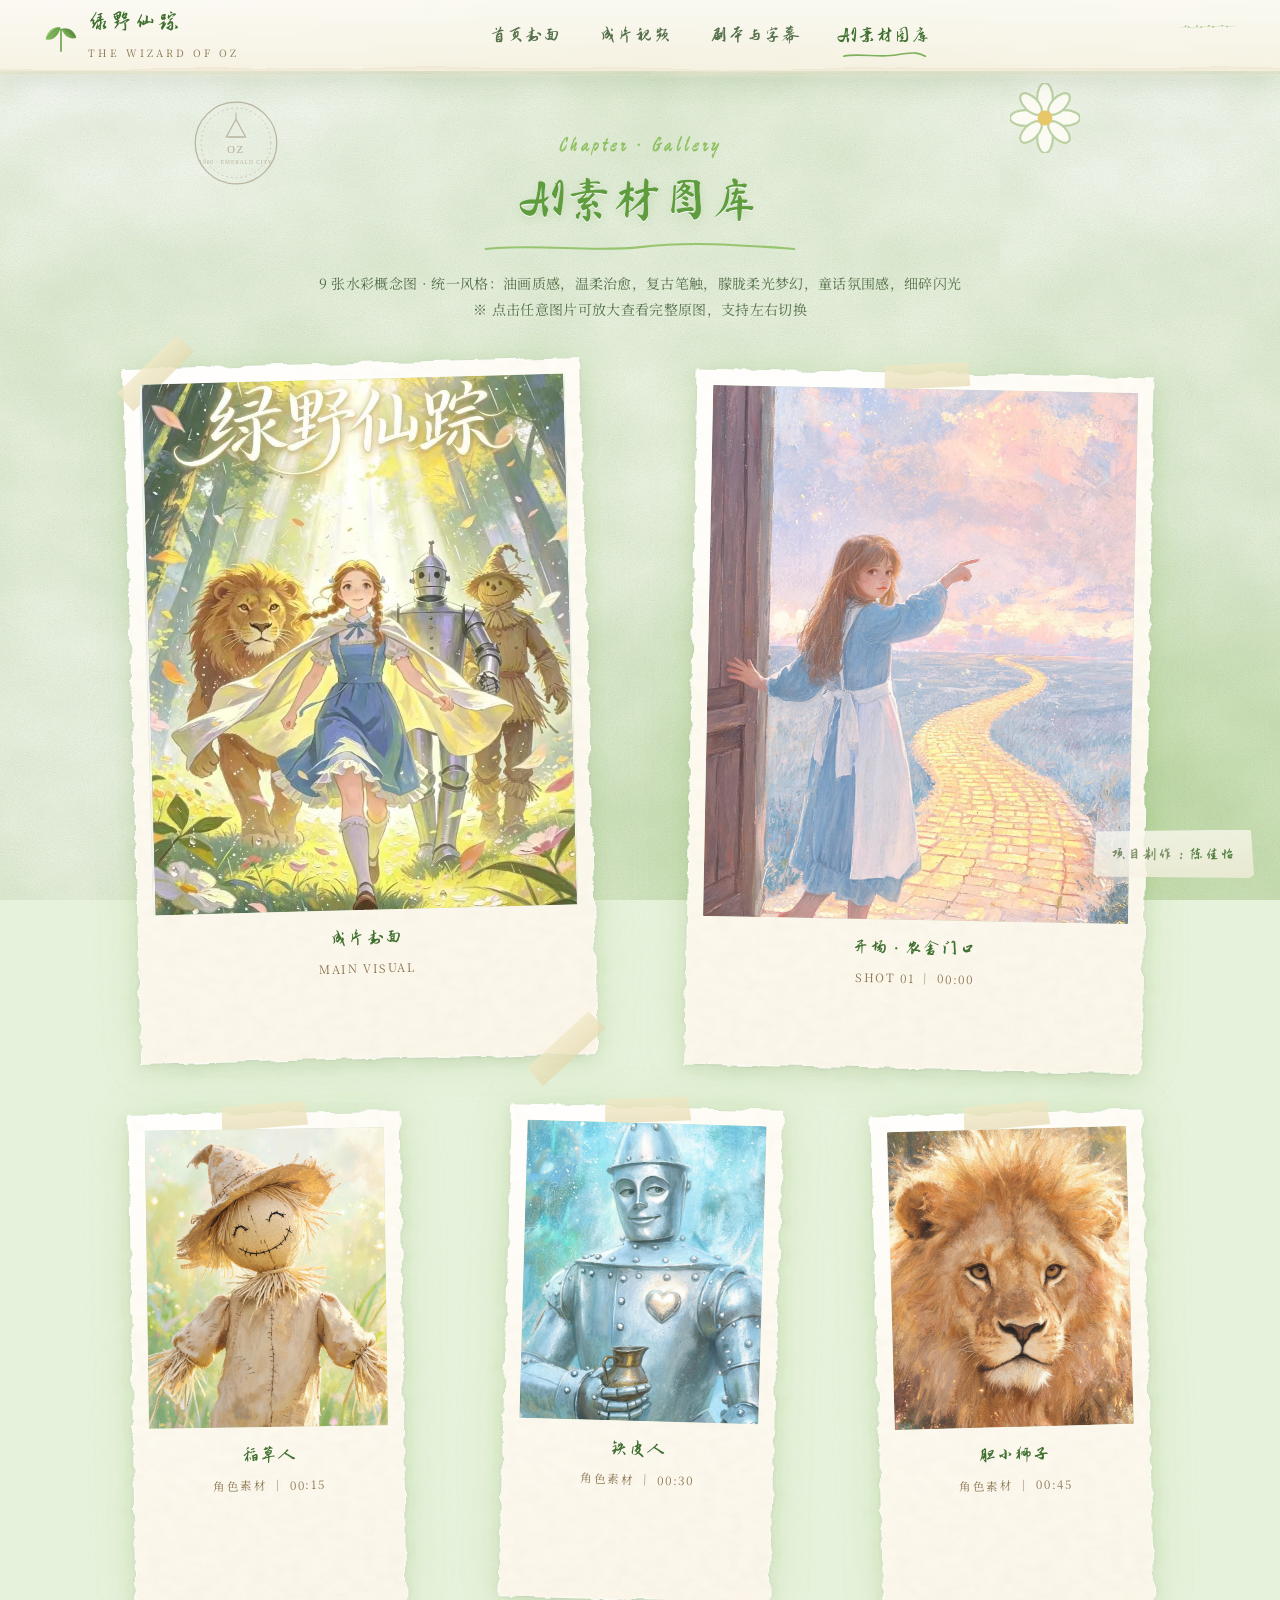
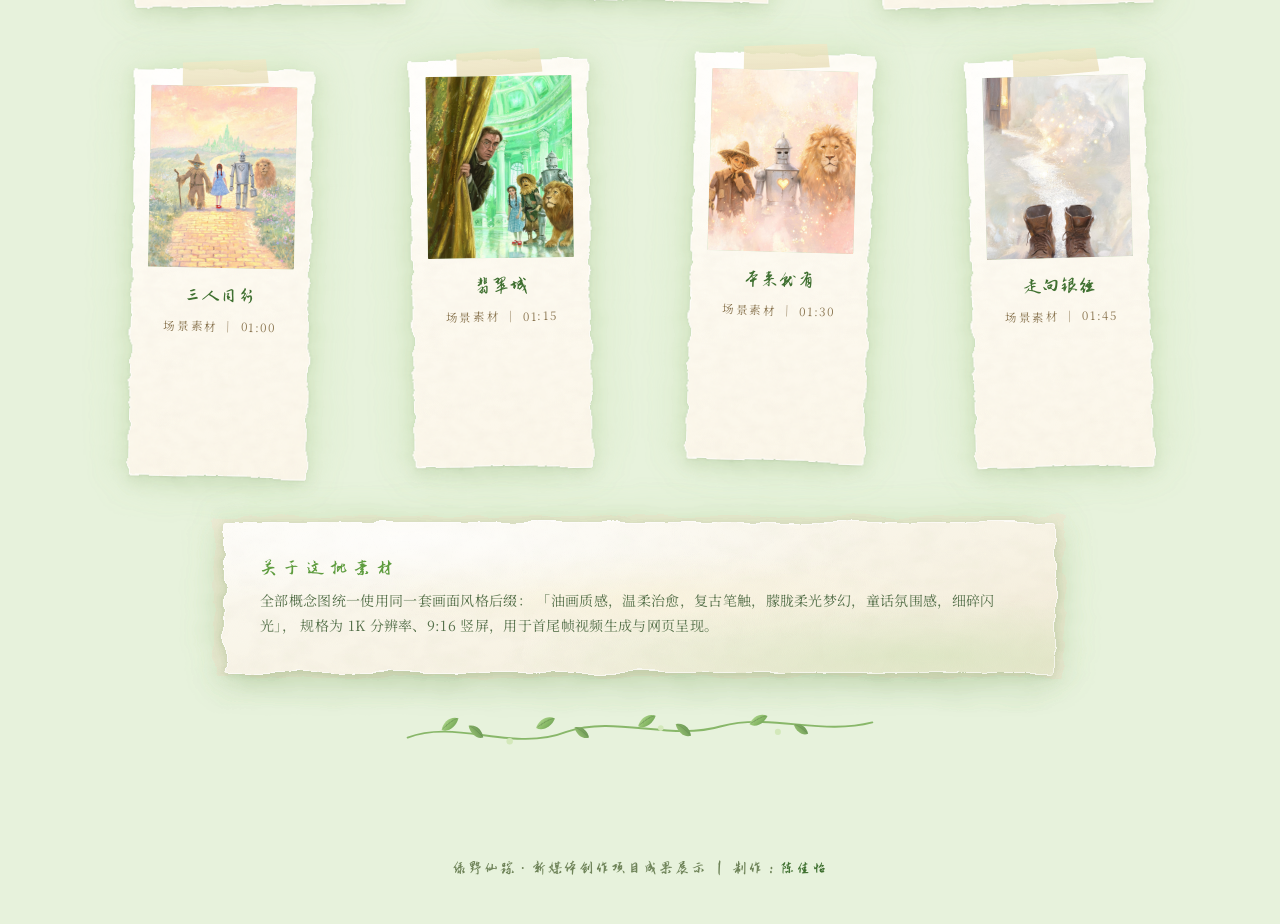
==== gallery.html @ a8768f30 "Add files via upload" ====
<!DOCTYPE html>
<html lang="zh-CN">
<head>
<meta charset="UTF-8">
<meta name="viewport" content="width=device-width, initial-scale=1, viewport-fit=cover">
<title>AI素材图库 · 绿野仙踪 | 陈佳怡</title>
<meta name="description" content="《绿野仙踪》新媒体创作项目 AI 素材图库 —— 九张水彩概念图与画面说明。制作：陈佳怡。">
<meta name="theme-color" content="#E7F2DC">
<link rel="stylesheet" href="css/style.css">
</head>
<body>

<!-- 入场遮罩：进入网页时纸张洇开 -->
<div class="intro" aria-hidden="true"></div>

<svg class="svg-defs" xmlns="http://www.w3.org/2000/svg" aria-hidden="true">
  <defs>
    <linearGradient id="gLeaf" x1="0" y1="0" x2="1" y2="1">
      <stop offset="0%" stop-color="#AED88A"/><stop offset="52%" stop-color="#7CB356"/><stop offset="100%" stop-color="#568F3A"/>
    </linearGradient>
    <linearGradient id="gLeaf2" x1="0" y1="1" x2="1" y2="0">
      <stop offset="0%" stop-color="#8FC064"/><stop offset="100%" stop-color="#4A7C36"/>
    </linearGradient>
    <linearGradient id="gTea" x1="0" y1="0" x2=".4" y2="1">
      <stop offset="0%" stop-color="#A9D287"/><stop offset="45%" stop-color="#78B053"/><stop offset="100%" stop-color="#3F7030"/>
    </linearGradient>

    <filter id="tornEdge" x="-12%" y="-18%" width="124%" height="136%">
      <feTurbulence type="fractalNoise" baseFrequency="0.020 0.040" numOctaves="5" seed="11" result="n"/>
      <feDisplacementMap in="SourceGraphic" in2="n" scale="11" xChannelSelector="R" yChannelSelector="G"/>
    </filter>
    <filter id="tornEdge2" x="-12%" y="-18%" width="124%" height="136%">
      <feTurbulence type="fractalNoise" baseFrequency="0.024 0.048" numOctaves="5" seed="27" result="n"/>
      <feDisplacementMap in="SourceGraphic" in2="n" scale="10" xChannelSelector="R" yChannelSelector="G"/>
    </filter>
    <filter id="tornEdge3" x="-14%" y="-20%" width="128%" height="140%">
      <feTurbulence type="fractalNoise" baseFrequency="0.030 0.055" numOctaves="4" seed="43" result="n"/>
      <feDisplacementMap in="SourceGraphic" in2="n" scale="8" xChannelSelector="R" yChannelSelector="G"/>
    </filter>
    <filter id="tornEdge4" x="-4%" y="-40%" width="108%" height="180%">
      <feTurbulence type="fractalNoise" baseFrequency="0.006 0.090" numOctaves="4" seed="59" result="n"/>
      <feDisplacementMap in="SourceGraphic" in2="n" scale="7" xChannelSelector="R" yChannelSelector="G"/>
    </filter>

    <g id="leafR">
      <path d="M0 0 C 9 -11, 26 -14, 36 -3 C 25 8, 8 10, 0 0 Z" fill="url(#gLeaf)"/>
      <path d="M3 -1 C 13 -3, 25 -6, 34 -4" stroke="#456F32" stroke-width="1.1" fill="none" opacity=".62"/>
      <path d="M13 -5 L10 0 M19 -6 L16 -2 M25 -6 L23 -3" stroke="#456F32" stroke-width=".75" opacity=".45"/>
    </g>
    <g id="leafL">
      <path d="M0 0 C -9 -11, -26 -14, -36 -3 C -25 8, -8 10, 0 0 Z" fill="url(#gLeaf2)"/>
      <path d="M-3 -1 C -13 -3, -25 -6, -34 -4" stroke="#456F32" stroke-width="1.1" fill="none" opacity=".62"/>
    </g>
    <g id="vineSpray">
      <path d="M4 104 C 12 72, 28 44, 56 22 C 74 8, 92 2, 110 3" fill="none" stroke="#5E9C3E" stroke-width="2.3" stroke-linecap="round"/>
      <path d="M34 60 C 46 58, 60 62, 68 70" fill="none" stroke="#5E9C3E" stroke-width="1.6" stroke-linecap="round"/>
      <use href="#leafR" transform="translate(14,78) rotate(-54) scale(.82)"/>
      <use href="#leafR" transform="translate(27,56) rotate(-40) scale(.92)"/>
      <use href="#leafR" transform="translate(43,37) rotate(-26) scale(1)"/>
      <use href="#leafR" transform="translate(62,22) rotate(-14) scale(.9)"/>
      <use href="#leafR" transform="translate(86,11) rotate(-5) scale(.78)"/>
      <use href="#leafL" transform="translate(24,86) rotate(28) scale(.76)"/>
      <use href="#leafL" transform="translate(38,66) rotate(16) scale(.84)"/>
      <use href="#leafL" transform="translate(66,70) rotate(34) scale(.7)"/>
      <circle cx="52" cy="46" r="3.2" fill="#CFE7B4"/>
      <circle cx="79" cy="30" r="2.6" fill="#CFE7B4"/>
    </g>
    <g id="vineH">
      <path d="M4 26 C 56 6, 116 42, 172 20 C 224 2, 282 30, 336 14 C 388 0, 442 24, 496 10" fill="none" stroke="#6FA84A" stroke-width="2" stroke-linecap="round" opacity=".92"/>
      <use href="#leafR" transform="translate(40,18) rotate(-30) scale(.6)"/>
      <use href="#leafL" transform="translate(84,26) rotate(34) scale(.55)"/>
      <use href="#leafR" transform="translate(140,16) rotate(-22) scale(.62)"/>
      <use href="#leafL" transform="translate(196,26) rotate(30) scale(.52)"/>
      <use href="#leafR" transform="translate(248,14) rotate(-26) scale(.6)"/>
      <use href="#leafL" transform="translate(304,24) rotate(32) scale(.56)"/>
      <use href="#leafR" transform="translate(366,12) rotate(-20) scale(.58)"/>
      <use href="#leafL" transform="translate(428,22) rotate(28) scale(.5)"/>
      <circle cx="112" cy="30" r="3.4" fill="#CFE7B4"/>
      <circle cx="272" cy="16" r="3" fill="#CFE7B4"/>
      <circle cx="396" cy="20" r="3.2" fill="#CFE7B4"/>
    </g>
    <g id="daisy">
      <g fill="#FDFCF6" stroke="#B7CE9C" stroke-width="1">
        <ellipse cx="0" cy="-9" rx="3.6" ry="7"/><ellipse cx="0" cy="9" rx="3.6" ry="7"/>
        <ellipse cx="-9" cy="0" rx="7" ry="3.6"/><ellipse cx="9" cy="0" rx="7" ry="3.6"/>
        <ellipse cx="-6.4" cy="-6.4" rx="3.2" ry="6.2" transform="rotate(-45 -6.4 -6.4)"/>
        <ellipse cx="6.4" cy="6.4" rx="3.2" ry="6.2" transform="rotate(-45 6.4 6.4)"/>
        <ellipse cx="-6.4" cy="6.4" rx="3.2" ry="6.2" transform="rotate(45 -6.4 6.4)"/>
        <ellipse cx="6.4" cy="-6.4" rx="3.2" ry="6.2" transform="rotate(45 6.4 -6.4)"/>
      </g>
      <circle cx="0" cy="0" r="3.4" fill="#E8C25C"/>
    </g>
    <g id="stampOZ">
      <circle cx="62" cy="62" r="55" fill="none" stroke="#9C9078" stroke-width="1.7" opacity=".85"/>
      <circle cx="62" cy="62" r="47" fill="none" stroke="#9C9078" stroke-width="1" opacity=".72" stroke-dasharray="2.5 4"/>
      <path d="M62 30 L75 54 L49 54 Z" fill="none" stroke="#9C9078" stroke-width="1.5" opacity=".9"/>
      <path d="M62 30 L62 21" stroke="#9C9078" stroke-width="1.3" opacity=".9"/>
      <path d="M52 54 L72 54" stroke="#9C9078" stroke-width="1.3" opacity=".9"/>
      <text x="62" y="76" text-anchor="middle" font-family="Georgia,serif" font-size="15" letter-spacing="2" fill="#9C9078" opacity=".95">OZ</text>
      <text x="62" y="90" text-anchor="middle" font-family="Georgia,serif" font-size="7.5" letter-spacing="1.2" fill="#9C9078" opacity=".85">1900 · EMERALD CITY</text>
    </g>
    <g id="butterfly">
      <path d="M16 18 C 3 3, -8 10, 1 20 C -8 29, 3 36, 16 22 Z" fill="#BAD89C"/>
      <path d="M18 18 C 31 3, 42 10, 33 20 C 42 29, 31 36, 18 22 Z" fill="#A8D283"/>
      <ellipse cx="17" cy="20" rx="1.7" ry="7.4" fill="#3F7030"/>
      <path d="M17 13 C 14 5, 10 2, 7 1 M17 13 C 20 5, 24 2, 27 1" stroke="#3F7030" stroke-width="1" fill="none"/>
    </g>
    <g id="chev"><path d="M5 4 L13 12 L5 20" fill="none" stroke="#5E9C3E" stroke-width="2.6" stroke-linecap="round" stroke-linejoin="round"/></g>
    <g id="arrL"><path d="M13 4 L5 12 L13 20" fill="none" stroke="#5E9C3E" stroke-width="2.6" stroke-linecap="round" stroke-linejoin="round"/></g>
    <g id="cross"><path d="M4 4 L16 16 M16 4 L4 16" stroke="#5E9C3E" stroke-width="2.8" stroke-linecap="round"/></g>
    <g id="waveRule"><path d="M6 8 C 60 2, 120 12, 170 6 S 270 3, 334 8" fill="none" stroke="#8FC064" stroke-width="2.2" stroke-linecap="round"/></g>
    <g id="tinyLeaf"><path d="M0 0 C 6 -8, 18 -10, 24 -2 C 16 6, 6 8, 0 0 Z" fill="#8FC064" opacity=".85"/></g>
  </defs>
</svg>

<nav class="topnav">
  <a class="brand" href="index.html">
    <svg class="brand__leaf" viewBox="0 0 40 40" aria-hidden="true">
      <use href="#leafR" transform="translate(2,24) rotate(-34) scale(.62)"/>
      <use href="#leafL" transform="translate(38,22) rotate(26) scale(.56)"/>
      <path d="M20 38 L20 12" stroke="#5E9C3E" stroke-width="1.8" stroke-linecap="round"/>
    </svg>
    <span><span class="brand__txt">绿野仙踪</span><span class="brand__en">THE WIZARD OF OZ</span></span>
  </a>
  <div class="navlinks">
    <a class="navlink" href="index.html">首页封面</a>
    <a class="navlink" href="video.html">成片视频</a>
    <a class="navlink" href="script.html">剧本与字幕</a>
    <a class="navlink is-active" href="gallery.html">AI素材图库</a>
  </div>
  <span class="navdeco" aria-hidden="true"><svg viewBox="0 0 100 40"><use href="#vineH" transform="scale(.2)"/></svg></span>
</nav>

<div class="drift" id="drift" aria-hidden="true"></div>

<main class="page" id="page">

  <header class="pagehead">
    <span class="pagehead__en">Chapter · Gallery</span>
    <h1 class="script-title script-title--lg" style="margin:0;">AI素材图库</h1>
    <svg class="pagehead__deco" viewBox="0 0 340 16" aria-hidden="true"><use href="#waveRule"/></svg>
    <p class="muted small" style="max-width:660px;margin:14px auto 0;">
      9 张水彩概念图 · 统一风格：油画质感，温柔治愈，复古笔触，朦胧柔光梦幻，童话氛围感，细碎闪光<br>
      ※ 点击任意图片可放大查看完整原图，支持左右切换
    </p>
    <svg class="dryflower" style="right:6%;top:12px;width:70px" viewBox="-16 -16 32 32" aria-hidden="true"><use href="#daisy"/></svg>
    <svg class="stamp" style="left:5%;top:26px;width:92px" viewBox="0 0 124 124" aria-hidden="true"><use href="#stampOZ"/></svg>
  </header>

  <section class="gallerywrap">
    <!-- ============================================================
         手账照片拼贴墙
         ★ 替换图片：把 images/ 里的同名文件换掉即可
         ★ 修改说明文字：改每个 figure 的 data-title / data-desc
         ============================================================ -->
    <div class="wall" id="wall">

      <!-- 1 · 封面（主图） -->
      <figure class="photo span-6" data-title="成片封面" data-desc="主视觉：黄砖路尽头的翡翠城与柔光云海，用作成片视频封面与项目主图。">
        <span class="tape tape--tl" aria-hidden="true"></span>
        <span class="tape tape--br" aria-hidden="true"></span>
        <div class="photo__imgwrap">
          <img class="photo__img" src="images/cover.jpg" alt="《绿野仙踪》成片封面" loading="lazy">
        </div>
        <figcaption class="photo__cap">
          <span class="photo__t">成片封面</span>
          <span class="photo__d">MAIN VISUAL</span>
          <span class="photo__note">黄砖路尽头的翡翠城，柔粉云海与细碎闪光，作为成片视频封面与项目主视觉。</span>
        </figcaption>
      </figure>

      <!-- 2 · 开场 -->
      <figure class="photo span-6" data-title="开场 · 农舍门口" data-desc="镜头一 p0：女孩站在灰蓝草原的农舍门前，远眺通向云海的黄砖路。">
        <span class="tape tape--tc" aria-hidden="true"></span>
        <div class="photo__imgwrap">
          <img class="photo__img" src="images/p0.jpg" alt="开场：农舍门口远眺黄砖路" loading="lazy">
        </div>
        <figcaption class="photo__cap">
          <span class="photo__t">开场 · 农舍门口</span>
          <span class="photo__d">SHOT 01 ｜ 00:00</span>
          <span class="photo__note">灰蓝草原上的农舍门口，多萝西回头望向远方那条黄色的路——故事的起点。</span>
        </figcaption>
      </figure>

      <!-- 3 · 稻草人 -->
      <figure class="photo span-4" data-title="稻草人" data-desc="镜头二 c1：稻草人半身特写，稻草与麻布质感，背景虚化成朦胧暖绿。">
        <span class="tape tape--tc" aria-hidden="true"></span>
        <div class="photo__imgwrap">
          <img class="photo__img" src="images/c1.jpg" alt="稻草人特写" loading="lazy">
        </div>
        <figcaption class="photo__cap">
          <span class="photo__t">稻草人</span>
          <span class="photo__d">角色素材 ｜ 00:15</span>
          <span class="photo__note">「他一心要去翡翠城，换一副聪明的脑袋。」稻草与麻布在柔光里轻轻颤动。</span>
        </figcaption>
      </figure>

      <!-- 4 · 铁皮人 -->
      <figure class="photo span-4" data-title="铁皮人" data-desc="镜头三 c2：铁皮人半身特写，金属表面反射流动暖光，胸前心形浮雕亮起。">
        <span class="tape tape--tc" aria-hidden="true"></span>
        <div class="photo__imgwrap">
          <img class="photo__img" src="images/c2.jpg" alt="铁皮人特写" loading="lazy">
        </div>
        <figcaption class="photo__cap">
          <span class="photo__t">铁皮人</span>
          <span class="photo__d">角色素材 ｜ 00:30</span>
          <span class="photo__note">「他想要一颗心——一颗会跳动、会疼、会为别人落泪的心。」胸前的心形浮雕缓缓亮起。</span>
        </figcaption>
      </figure>

      <!-- 5 · 胆小狮子 -->
      <figure class="photo span-4" data-title="胆小狮子" data-desc="镜头四 c3：狮子头部特写，金棕色鬃毛在风中飘扬，眼神温润。">
        <span class="tape tape--tc" aria-hidden="true"></span>
        <div class="photo__imgwrap">
          <img class="photo__img" src="images/c3.jpg" alt="胆小狮子特写" loading="lazy">
        </div>
        <figcaption class="photo__cap">
          <span class="photo__t">胆小狮子</span>
          <span class="photo__d">角色素材 ｜ 00:45</span>
          <span class="photo__note">「连自己的影子，他都害怕。」金棕色鬃毛在风中飘扬，眼神却格外温润。</span>
        </figcaption>
      </figure>

      <!-- 6 · 三人同行 -->
      <figure class="photo span-3" data-title="三人同行" data-desc="镜头二/五 p1：四人在花海与黄砖路上并肩前行，暖橘夕阳洒落。">
        <span class="tape tape--tc" aria-hidden="true"></span>
        <div class="photo__imgwrap">
          <img class="photo__img" src="images/p1.jpg" alt="四人并肩走在黄砖路" loading="lazy">
        </div>
        <figcaption class="photo__cap">
          <span class="photo__t">三人同行</span>
          <span class="photo__d">场景素材 ｜ 01:00</span>
          <span class="photo__note">花海与黄砖路上并肩的背影，暖橘夕阳。这一路出主意的、落泪的、挡危险的，都是他们。</span>
        </figcaption>
      </figure>

      <!-- 7 · 翡翠城 -->
      <figure class="photo span-3" data-title="翡翠城" data-desc="镜头六 p2：翠绿大厅中立柱环绕，巨大帘幕被掀开的那一刻。">
        <span class="tape tape--tc" aria-hidden="true"></span>
        <div class="photo__imgwrap">
          <img class="photo__img" src="images/p2.jpg" alt="翡翠城大厅帘幕揭开" loading="lazy">
        </div>
        <figcaption class="photo__cap">
          <span class="photo__t">翡翠城</span>
          <span class="photo__d">场景素材 ｜ 01:15</span>
          <span class="photo__note">绿色穹顶与立柱的光晕流动，帘幕被掀开后，这场「戏法」露出了真面目。</span>
        </figcaption>
      </figure>

      <!-- 8 · 本来就有 -->
      <figure class="photo span-3" data-title="本来就有" data-desc="镜头七 p3：三人并立的温柔群像，各自的特质从身体内部透出光来。">
        <span class="tape tape--tc" aria-hidden="true"></span>
        <div class="photo__imgwrap">
          <img class="photo__img" src="images/p3.jpg" alt="三人并立特质发光" loading="lazy">
        </div>
        <figcaption class="photo__cap">
          <span class="photo__t">本来就有</span>
          <span class="photo__d">场景素材 ｜ 01:30</span>
          <span class="photo__note">三个人并立着，光从身体里透出来——他们想要的东西，从头到尾都长在自己身上。</span>
        </figcaption>
      </figure>

      <!-- 9 · 走向银径 -->
      <figure class="photo span-3" data-title="走向银径" data-desc="镜头八 p4：旧皮靴踏上银色发光的柔光小径，萤火光点缓缓升起，安静收尾。">
        <span class="tape tape--tc" aria-hidden="true"></span>
        <div class="photo__imgwrap">
          <img class="photo__img" src="images/p4.jpg" alt="旧靴踏上银色小径" loading="lazy">
        </div>
        <figcaption class="photo__cap">
          <span class="photo__t">走向银径</span>
          <span class="photo__d">场景素材 ｜ 01:45</span>
          <span class="photo__note">一双旧皮靴轻轻踏在发光的银尘上，萤火般的光点缓缓升起——回家，也回到自己。</span>
        </figcaption>
      </figure>

    </div>

    <!-- 提示纸条 -->
    <div class="paper paper--tight" style="max-width:820px;margin:clamp(30px,4vw,48px) auto 0;">
      <p class="hand" style="font-size:19px;margin:0 0 8px;">关 于 这 批 素 材</p>
      <p class="muted small" style="margin:0;">全部概念图统一使用同一套画面风格后缀：
        「油画质感，温柔治愈，复古笔触，朦胧柔光梦幻，童话氛围感，细碎闪光」，
        规格为 1K 分辨率、9:16 竖屏，用于首尾帧视频生成与网页呈现。</p>
    </div>

    <!-- 页面装饰 -->
    <div style="position:relative;margin-top:clamp(26px,4vw,46px);text-align:center;">
      <svg style="display:block;width:min(520px,92%);height:34px;margin:0 auto;opacity:.85;" viewBox="0 0 500 36" aria-hidden="true"><use href="#vineH"/></svg>
    </div>
  </section>
</main>

<!-- ============================================================
     灯箱：撕边纸张大图预览（左右切换 / Esc 关闭）
     ============================================================ -->
<div class="lightbox" id="lightbox" role="dialog" aria-modal="true" aria-label="图片预览">
  <div class="lightbox__stage paper" id="lbStage">
    <svg class="lightbox__deco tl" viewBox="0 0 130 120" aria-hidden="true"><use href="#vineSpray" transform="scale(.62)"/></svg>
    <svg class="lightbox__deco br" viewBox="0 0 130 120" aria-hidden="true"><use href="#vineSpray" transform="scale(.62)"/></svg>

    <button class="lightbox__close" id="lbClose" type="button" aria-label="关闭预览">
      <svg viewBox="0 0 20 20" aria-hidden="true"><use href="#cross"/></svg>
    </button>
    <button class="lightbox__btn lightbox__btn--prev" id="lbPrev" type="button" aria-label="上一张">
      <svg viewBox="0 0 18 24" aria-hidden="true"><use href="#arrL"/></svg>
    </button>
    <button class="lightbox__btn lightbox__btn--next" id="lbNext" type="button" aria-label="下一张">
      <svg viewBox="0 0 18 24" aria-hidden="true"><use href="#chev"/></svg>
    </button>

    <img class="lightbox__img" id="lbImg" src="images/cover.jpg" alt="预览图">
    <div class="lightbox__cap">
      <span class="lightbox__t" id="lbTitle">成片封面</span>
      <p class="lightbox__d" id="lbDesc"></p>
      <span class="lightbox__idx" id="lbIdx">1 / 9</span>
    </div>
  </div>
</div>

<div class="signature">项目制作：<span class="signature__name">陈佳怡</span></div>
<div class="footsign">绿野仙踪 · 新媒体创作项目成果展示 &nbsp;|&nbsp; 制作：<span>陈佳怡</span></div>

<script src="js/main.js"></script>
</body>
</html>
---- css/style.css ----
/* ==========================================================================
   绿野仙踪 · 森系水彩手账作品集  ——  css/style.css
   风格严格参考：Verdant Vibes 复古水彩手账 PPT 模板
   --------------------------------------------------------------------------
   【本次改动 v3.0 整站视觉重做】
   1) 背景   浅薄荷绿水彩晕染底纹（多层径向渐变 + feTurbulence 水渍 + 纸颗粒）
   2) 纸张   真实撕边毛边（SVG feDisplacementMap）+ 多层纸片叠加 + 水彩晕染阴影
   3) 标题   草绿色温柔手写体（英文斜体手写 + 中文行楷）
   4) 横幅   米黄色撕边纸条替代所有扁平按钮/标题栏
   5) 装饰   手绘水彩绿植藤蔓 / 复古邮戳 / 绿茶具 / 旧书 / 干花 / 蝴蝶 / 胶带
   6) 动画   整体淡入 → 主纸飘落 → 卡片错落弹出 → 藤蔓浮现 → 邮戳压印
   7) 署名   陈佳怡（右下角固定 + 页脚）
   配色：薄荷绿 #E7F2DC  草绿 #5E9C3E  米黄 #F8F1D6  纸白 #FCFAF3
   ========================================================================== */

@import url('https://fonts.googleapis.com/css2?family=Ma+Shan+Zheng&family=Zhi+Mang+Xing&family=Noto+Serif+SC:wght@400;500;600;700&display=swap');

/* --------------------------------------------------------------------------
   1. 设计变量
   -------------------------------------------------------------------------- */
:root{
  /* 底色系 */
  --mint:#E7F2DC;
  --mint-2:#D9EAC8;
  --mint-3:#EFF7E6;
  --mint-deep:#C6E0AC;

  /* 纸张系 */
  --paper:#FCFAF3;
  --paper-2:#F7F2E3;
  --paper-3:#F0E8D4;
  --cream:#F8F1D6;
  --cream-2:#F2E7C2;
  --kraft:#E5D5A8;

  /* 绿色系 */
  --green:#5E9C3E;
  --green-d:#3F7030;
  --green-dd:#2F5624;
  --green-l:#8FC064;
  --green-xl:#BAD89C;

  /* 文字与做旧 */
  --ink:#39552F;
  --ink-2:#55704A;
  --brown:#8A7550;
  --stamp:#9C9078;
  --line:rgba(94,156,62,.28);

  /* 阴影（水彩晕染感：暖棕实影 + 薄荷绿柔光） */
  --sh-soft:0 6px 16px rgba(96,124,72,.14), 0 1px 2px rgba(96,124,72,.10);
  --sh-mid:0 12px 30px rgba(96,124,72,.20), 0 2px 6px rgba(96,124,72,.12);
  --sh-deep:0 22px 50px rgba(88,116,66,.28), 0 4px 10px rgba(88,116,66,.14);
  --glow:0 0 0 1px rgba(255,255,255,.6) inset, 0 0 40px rgba(160,206,124,.30);

  /* 字体 */
  --f-hand:'Zhi Mang Xing','Ma Shan Zheng','STXingkai','华文行楷','KaiTi','楷体',cursive;
  --f-title:'Ma Shan Zheng','Zhi Mang Xing','STXingkai','华文行楷',cursive;
  --f-body:'Noto Serif SC','Songti SC','SimSun','宋体',serif;

  /* 缓动（全部缓慢柔和，不夸张） */
  --e-silk:cubic-bezier(.22,.68,.30,1);
  --e-pop:cubic-bezier(.34,1.56,.54,1);
  --e-soft:cubic-bezier(.25,.8,.3,1);

  --nav-h:66px;
}

/* --------------------------------------------------------------------------
   2. 基础重置 + 水彩背景（禁止纯色）
   -------------------------------------------------------------------------- */
*,*::before,*::after{ box-sizing:border-box; }

html{ scroll-behavior:smooth; -webkit-text-size-adjust:100%; }

body{
  margin:0;
  min-height:100vh;
  font-family:var(--f-body);
  font-size:16px;
  line-height:1.9;
  color:var(--ink);
  letter-spacing:.02em;
  position:relative;
  /* 【本次改动】薄荷绿多层水彩晕染底纹，绝非单调纯色 */
  background-color:var(--mint);
  background-image:
    radial-gradient(60% 44% at 10% 6%,  rgba(255,255,255,.92) 0%, rgba(255,255,255,0) 64%),
    radial-gradient(50% 38% at 92% 12%, rgba(255,255,255,.78) 0%, rgba(255,255,255,0) 62%),
    radial-gradient(72% 52% at 80% 90%, rgba(186,216,156,.80) 0%, rgba(186,216,156,0) 66%),
    radial-gradient(54% 46% at 18% 84%, rgba(255,255,255,.66) 0%, rgba(255,255,255,0) 64%),
    radial-gradient(120% 84% at 50% 46%, var(--mint-3) 0%, var(--mint) 46%, var(--mint-2) 100%);
  background-attachment:fixed;
  overflow-x:hidden;
}

/* 水渍晕染层（程序化生成的柔和斑块） */
body::before{
  content:"";
  position:fixed; inset:0;
  pointer-events:none;
  z-index:0;
  background-image:url("data:image/svg+xml,%3Csvg xmlns='http://www.w3.org/2000/svg' width='1000' height='1000'%3E%3Cfilter id='w'%3E%3CfeTurbulence type='fractalNoise' baseFrequency='0.010 0.013' numOctaves='5' seed='6'/%3E%3CfeColorMatrix values='0 0 0 0 0.42  0 0 0 0 0.60  0 0 0 0 0.30  0 0 0 -0.70 0.55'/%3E%3C/filter%3E%3Crect width='1000' height='1000' filter='url(%23w)'/%3E%3C/svg%3E");
  background-size:1000px 1000px;
  opacity:.34;
  mix-blend-mode:multiply;
}
/* 纸颗粒层 */
body::after{
  content:"";
  position:fixed; inset:0;
  pointer-events:none;
  z-index:0;
  background-image:url("data:image/svg+xml,%3Csvg xmlns='http://www.w3.org/2000/svg' width='260' height='260'%3E%3Cfilter id='g'%3E%3CfeTurbulence type='fractalNoise' baseFrequency='0.86' numOctaves='4' seed='3'/%3E%3C/filter%3E%3Crect width='260' height='260' filter='url(%23g)'/%3E%3C/svg%3E");
  background-size:260px 260px;
  opacity:.22;
  mix-blend-mode:multiply;
}

/* 内容层抬到背景之上 */
.page{ position:relative; z-index:1; }

/* 隐藏的 SVG 定义容器（不可用 display:none，否则 filter 引用失效） */
.svg-defs{ position:absolute; width:0; height:0; overflow:hidden; }

a{ color:var(--green-d); text-decoration:none; }

/* --------------------------------------------------------------------------
   3. 纸张系统：撕边 + 多层叠加 + 纸肌理 + 水彩晕染阴影
   【本次改动】全部纸张统一由 .paper 的 ::before 通过 SVG 撕边滤镜生成
   -------------------------------------------------------------------------- */
.paper{
  position:relative;
  z-index:0;
  padding:46px 50px;
  color:var(--ink);
  /* 自身不留背景，交给 ::before，才能让撕边生效 */
}
/* 撕边底纸（第 1 层：略大的错位底纸，营造多层纸片叠加） */
.paper::after{
  content:"";
  position:absolute;
  inset:-12px -14px -10px -16px;
  z-index:-2;
  background:var(--paper-3);
  opacity:.72;
  filter:url(#tornEdge2);
  border-radius:3px;
}
/* 主纸面（第 2 层：带水彩纸肌理 + 明暗层次 + 晕染阴影） */
.paper::before{
  content:"";
  position:absolute;
  inset:-6px;
  z-index:-1;
  border-radius:3px;
  /* 纸纤维 + 受光/沉色层次 + 水彩淡淡晕染 */
  background-image:
    radial-gradient(80% 60% at 22% 12%, rgba(255,255,255,.72) 0%, rgba(255,255,255,0) 70%),
    radial-gradient(70% 55% at 84% 90%, rgba(206,226,182,.55) 0%, rgba(206,226,182,0) 72%),
    radial-gradient(46% 40% at 50% 50%, rgba(248,241,214,.50) 0%, rgba(248,241,214,0) 76%),
    url("data:image/svg+xml,%3Csvg xmlns='http://www.w3.org/2000/svg' width='300' height='300'%3E%3Cfilter id='p'%3E%3CfeTurbulence type='fractalNoise' baseFrequency='0.035 0.06' numOctaves='4' seed='19'/%3E%3CfeColorMatrix values='0 0 0 0 0.55  0 0 0 0 0.50  0 0 0 0 0.36  0 0 0 -0.16 0.10'/%3E%3C/filter%3E%3Crect width='300' height='300' filter='url(%23p)'/%3E%3C/svg%3E"),
    linear-gradient(168deg, var(--paper) 0%, var(--paper-2) 62%, var(--paper-3) 100%);
  background-size:auto, auto, auto, 300px 300px, auto;
  box-shadow:var(--sh-mid), var(--glow);
  filter:url(#tornEdge);
}

/* 纸张配色变体 */
.paper--cream::before{
  background-image:
    radial-gradient(78% 60% at 24% 10%, rgba(255,255,255,.66) 0%, rgba(255,255,255,0) 70%),
    radial-gradient(66% 54% at 82% 92%, rgba(214,194,140,.42) 0%, rgba(214,194,140,0) 72%),
    url("data:image/svg+xml,%3Csvg xmlns='http://www.w3.org/2000/svg' width='300' height='300'%3E%3Cfilter id='p'%3E%3CfeTurbulence type='fractalNoise' baseFrequency='0.04 0.065' numOctaves='4' seed='23'/%3E%3CfeColorMatrix values='0 0 0 0 0.58  0 0 0 0 0.50  0 0 0 0 0.32  0 0 0 -0.18 0.12'/%3E%3C/filter%3E%3Crect width='300' height='300' filter='url(%23p)'/%3E%3C/svg%3E"),
    linear-gradient(170deg, var(--cream) 0%, #F6EED2 60%, var(--cream-2) 100%);
  background-size:auto,auto,300px 300px,auto;
}
.paper--kraft::before{
  background-image:
    radial-gradient(76% 58% at 20% 12%, rgba(255,255,255,.52) 0%, rgba(255,255,255,0) 70%),
    url("data:image/svg+xml,%3Csvg xmlns='http://www.w3.org/2000/svg' width='280' height='280'%3E%3Cfilter id='p'%3E%3CfeTurbulence type='fractalNoise' baseFrequency='0.05 0.08' numOctaves='4' seed='31'/%3E%3CfeColorMatrix values='0 0 0 0 0.52  0 0 0 0 0.42  0 0 0 0 0.24  0 0 0 -0.22 0.16'/%3E%3C/filter%3E%3Crect width='280' height='280' filter='url(%23p)'/%3E%3C/svg%3E"),
    linear-gradient(168deg, var(--kraft) 0%, #E0CF9E 58%, #D8C68E 100%);
  background-size:auto,280px 280px,auto;
}
.paper--white::before{
  background-image:
    radial-gradient(80% 62% at 26% 8%, rgba(255,255,255,.92) 0%, rgba(255,255,255,0) 72%),
    linear-gradient(170deg, #FFFDF8 0%, #FBF7EC 100%);
  background-size:auto,auto;
}
.paper--flat{ padding:0; }
.paper--tight{ padding:28px 30px; }

/* 纸张悬浮微动作 */
.paper--hoverable{ transition:transform .68s var(--e-silk), filter .68s var(--e-silk); }
.paper--hoverable:hover{ transform:translateY(-6px) rotate(-.5deg); }
.paper--hoverable:hover::before{ box-shadow:var(--sh-deep), var(--glow); }

/* --------------------------------------------------------------------------
   4. 标题与文字（温柔手写感）
   -------------------------------------------------------------------------- */
.hand{
  font-family:var(--f-hand);
  font-weight:400;
  color:var(--green);
  letter-spacing:.06em;
  line-height:1.25;
}
.hand--ink{ color:var(--ink); }
.hand--deep{ color:var(--green-d); }

.serif{ font-family:var(--f-body); }

/* 手写体大标题（草绿，轻微描边增强水彩感） */
.script-title{
  font-family:var(--f-title);
  font-weight:400;
  color:var(--green);
  margin:0;
  letter-spacing:.05em;
  line-height:1.22;
  text-shadow:0 1px 0 rgba(255,255,255,.9), 0 3px 10px rgba(94,156,62,.18);
}
.script-title--en{
  font-family:'Zhi Mang Xing',var(--f-title);
  font-style:italic;
  color:var(--green);
  letter-spacing:.03em;
}
.script-title--xl{ font-size:clamp(42px,7.4vw,76px); }
.script-title--lg{ font-size:clamp(30px,4.4vw,46px); }
.script-title--md{ font-size:clamp(23px,3vw,32px); }

.subtitle{
  font-family:var(--f-body);
  color:var(--ink-2);
  font-size:clamp(13px,1.5vw,16px);
  letter-spacing:.34em;
  margin:14px 0 0;
}
.eyebrow{
  font-family:var(--f-hand);
  font-size:15px;
  color:var(--brown);
  letter-spacing:.30em;
}

p{ margin:0 0 14px; }
.muted{ color:var(--ink-2); }
.center{ text-align:center; }
.small{ font-size:14px; line-height:1.85; }

/* --------------------------------------------------------------------------
   5. 米黄撕边横幅（替代扁平按钮 / 标题栏）
   【本次改动】所有板块标题、按钮一律纸化，摒弃扁平圆角方框
   -------------------------------------------------------------------------- */
.banner{
  position:relative;
  display:inline-block;
  padding:14px 34px;
  z-index:0;
  color:var(--ink);
}
.banner::before{
  content:"";
  position:absolute; inset:-4px;
  z-index:-1;
  background-image:
    radial-gradient(70% 60% at 24% 12%, rgba(255,255,255,.62) 0%, rgba(255,255,255,0) 70%),
    url("data:image/svg+xml,%3Csvg xmlns='http://www.w3.org/2000/svg' width='240' height='240'%3E%3Cfilter id='c'%3E%3CfeTurbulence type='fractalNoise' baseFrequency='0.06 0.09' numOctaves='3' seed='41'/%3E%3CfeColorMatrix values='0 0 0 0 0.60  0 0 0 0 0.52  0 0 0 0 0.30  0 0 0 -0.14 0.10'/%3E%3C/filter%3E%3Crect width='240' height='240' filter='url(%23c)'/%3E%3C/svg%3E"),
    linear-gradient(172deg, var(--cream) 0%, #F4E9C8 100%);
  background-size:auto,240px 240px,auto;
  filter:url(#tornEdge3);
  box-shadow:var(--sh-soft);
}
.banner__text{
  font-family:var(--f-hand);
  font-size:clamp(19px,2.4vw,26px);
  color:var(--green-d);
  letter-spacing:.08em;
}

/* 可点击横幅（折叠模块标题） */
.banner--click{ cursor:pointer; transition:transform .6s var(--e-silk); }
.banner--click:hover{ transform:translateY(-3px) rotate(-.6deg); }
.banner--click:hover::before{ box-shadow:var(--sh-mid); }
.banner--click:focus-visible{ outline:2px dashed var(--green-l); outline-offset:6px; }

/* 章节纸条（时间轴 / 小标签） */
.chip{
  position:relative;
  display:inline-flex;
  align-items:center;
  gap:8px;
  padding:7px 16px;
  font-family:var(--f-hand);
  font-size:15px;
  color:var(--green-d);
  background:linear-gradient(174deg, var(--cream) 0%, #F3E8C6 100%);
  box-shadow:var(--sh-soft);
  cursor:pointer;
  border:0;
  transition:transform .5s var(--e-silk), box-shadow .5s var(--e-silk);
  clip-path:polygon(2% 0,98% 3%,100% 96%,96% 100%,3% 98%,0 94%,1% 5%);
}
.chip:hover{ transform:translateY(-3px) rotate(-1deg); box-shadow:var(--sh-mid); }
.chip.is-active{
  background:linear-gradient(174deg, #EAF6DC 0%, #D9EDC2 100%);
  color:var(--green-dd);
  font-weight:600;
}
.chip__t{ font-size:12px; color:var(--brown); letter-spacing:.08em; font-family:var(--f-body); }

/* --------------------------------------------------------------------------
   6. 顶部导航（常驻 + 手绘下划线）
   -------------------------------------------------------------------------- */
.topnav{
  position:sticky; top:0;
  z-index:60;
  padding:9px clamp(14px,4vw,44px);
  display:flex; align-items:center; justify-content:space-between;
  gap:16px;
  background:linear-gradient(180deg, rgba(252,250,243,.94) 0%, rgba(247,242,227,.90) 100%);
  backdrop-filter:blur(9px);
  box-shadow:0 3px 0 rgba(94,156,62,.12), 0 10px 26px rgba(96,124,72,.16);
}
/* 导航底部的撕边纸边 */
.topnav::after{
  content:"";
  position:absolute; left:0; right:0; bottom:-7px; height:10px;
  background:linear-gradient(180deg, rgba(240,232,212,.95), rgba(240,232,212,0));
  filter:url(#tornEdge4);
  pointer-events:none;
}
.brand{ display:flex; align-items:center; gap:10px; flex-shrink:0; }
.brand__leaf{ width:34px; height:34px; flex-shrink:0; }
.brand__txt{
  font-family:var(--f-hand);
  font-size:23px;
  color:var(--green-d);
  letter-spacing:.10em;
  line-height:1;
}
.brand__en{
  font-family:var(--f-body);
  font-size:10px;
  color:var(--brown);
  letter-spacing:.30em;
  display:block;
  margin-top:3px;
}

.navlinks{ display:flex; align-items:center; gap:clamp(4px,1.4vw,14px); flex-wrap:wrap; justify-content:flex-end; }
.navlink{
  position:relative;
  padding:8px 12px 9px;
  font-family:var(--f-hand);
  font-size:19px;
  color:var(--ink-2);
  letter-spacing:.06em;
  transition:color .5s var(--e-silk), transform .5s var(--e-silk);
}
.navlink::after{
  content:"";
  position:absolute; left:11%; right:11%; bottom:3px; height:7px;
  background:url("data:image/svg+xml,%3Csvg xmlns='http://www.w3.org/2000/svg' width='120' height='10' viewBox='0 0 120 10'%3E%3Cpath d='M2 6 C 26 1, 52 9, 78 4 S 110 2, 118 6' fill='none' stroke='%236FA84A' stroke-width='2.4' stroke-linecap='round'/%3E%3C/svg%3E") no-repeat center/100% 100%;
  transform:scaleX(0);
  transform-origin:left center;
  transition:transform .58s var(--e-silk);
  opacity:.9;
}
.navlink:hover{ color:var(--green-d); transform:translateY(-2px); }
.navlink:hover::after{ transform:scaleX(1); }
.navlink.is-active{ color:var(--green-d); font-weight:400; }
.navlink.is-active::after{ transform:scaleX(1); }

/* 导航右侧装饰小叶枝 */
.navdeco{ display:flex; align-items:center; pointer-events:none; }
.navdeco svg{ width:56px; height:30px; opacity:.85; }

/* --------------------------------------------------------------------------
   7. 手绘装饰件
   -------------------------------------------------------------------------- */
.deco{ position:absolute; pointer-events:none; user-select:none; }
.deco--bl{ left:-26px; bottom:-26px; }
.deco--br{ right:-30px; bottom:-22px; }
.deco--tl{ left:-28px; top:-24px; }
.deco--tr{ right:-26px; top:-22px; }

/* 两侧藤蔓 */
.vine{ position:absolute; pointer-events:none; z-index:2; }
.vine--left{ left:-10px; top:12%; width:min(160px,15vw); }
.vine--right{ right:-10px; top:24%; width:min(150px,14vw); }

/* 邮戳 */
.stamp{
  position:absolute;
  width:clamp(76px,9vw,116px);
  opacity:.72;
  mix-blend-mode:multiply;
  pointer-events:none;
}

/* 胶带贴纸 */
.tape{
  position:absolute;
  width:88px; height:26px;
  background:linear-gradient(180deg, rgba(240,232,198,.86), rgba(228,216,174,.78));
  box-shadow:0 2px 6px rgba(120,140,96,.22);
  opacity:.9;
  pointer-events:none;
  clip-path:polygon(3% 6%,97% 0,100% 92%,2% 100%);
}
.tape--tl{ left:-16px; top:-12px; transform:rotate(-42deg); }
.tape--tr{ right:-16px; top:-12px; transform:rotate(40deg); }
.tape--bl{ left:-16px; bottom:-12px; transform:rotate(42deg); }
.tape--br{ right:-16px; bottom:-12px; transform:rotate(-40deg); }
.tape--tc{ left:50%; top:-14px; transform:translateX(-50%) rotate(-2.5deg); }

/* 干花 / 小花枝 */
.dryflower{ position:absolute; width:clamp(54px,6vw,86px); opacity:.9; pointer-events:none; }

/* 飘落的叶子粒子（入场/常驻轻柔飘动） */
.drift{ position:fixed; inset:0; pointer-events:none; z-index:2; overflow:hidden; }
.drift__leaf{
  position:absolute;
  width:26px; height:26px;
  opacity:0;
  will-change:transform;
  animation:leafDrift linear infinite;
}

/* --------------------------------------------------------------------------
   8. 首页封面
   -------------------------------------------------------------------------- */
.cover{
  position:relative;
  padding:clamp(28px,6vw,70px) clamp(16px,5vw,52px) clamp(40px,7vw,84px);
  max-width:1180px;
  margin:0 auto;
}

/* 封面主纸（撕边大水彩纸） */
.cover__hero{
  position:relative;
  max-width:900px;
  margin:0 auto;
  padding:clamp(40px,7vw,76px) clamp(26px,6vw,68px) clamp(44px,7vw,74px);
  text-align:center;
  /* 入场：从上方缓缓飘落 */
  animation:heroFall 1.7s var(--e-silk) .30s both;
}
/* 纸面淡线描花朵水印 */
.cover__hero .watermark{
  position:absolute;
  left:50%; top:56%;
  width:min(420px,74%);
  transform:translate(-50%,-50%);
  opacity:.24;
  pointer-events:none;
}
.cover__hero-title{
  margin:0;
  position:relative;
  z-index:1;
}
.cover__en{
  display:block;
  font-family:'Zhi Mang Xing',var(--f-title);
  font-style:italic;
  color:var(--green);
  font-size:clamp(38px,7.6vw,78px);
  line-height:1.06;
  letter-spacing:.02em;
  text-shadow:0 2px 0 rgba(255,255,255,.8), 0 8px 20px rgba(94,156,62,.20);
}
.cover__cn{
  display:block;
  margin-top:12px;
  font-family:var(--f-title);
  color:var(--green-d);
  font-size:clamp(28px,4.6vw,50px);
  letter-spacing:.20em;
  text-shadow:0 1px 0 rgba(255,255,255,.9);
}
.cover__sub{
  margin:20px 0 0;
  font-family:var(--f-body);
  font-size:clamp(12px,1.5vw,15px);
  letter-spacing:.36em;
  color:var(--brown);
}
.cover__rule{
  width:min(340px,76%);
  height:12px;
  margin:22px auto 0;
  background:url("data:image/svg+xml,%3Csvg xmlns='http://www.w3.org/2000/svg' width='340' height='14' viewBox='0 0 340 14'%3E%3Cpath d='M6 8 C 60 2, 120 12, 170 6 S 270 3, 334 8' fill='none' stroke='%238FC064' stroke-width='2.2' stroke-linecap='round'/%3E%3C/svg%3E") no-repeat center/contain;
  opacity:.85;
}

/* 首页三张错落便签入口卡 */
.entries{
  margin:clamp(40px,7vw,74px) auto 0;
  display:flex;
  justify-content:center;
  align-items:flex-start;
  gap:clamp(14px,3vw,40px);
  flex-wrap:wrap;
  max-width:1060px;
}
.entry-slot{
  flex:0 0 auto;
  animation:cardPop 1.05s var(--e-pop) both;
}
.entry-slot:nth-child(1){ animation-delay:.72s; }
.entry-slot:nth-child(2){ animation-delay:.92s; }
.entry-slot:nth-child(3){ animation-delay:1.12s; }

.entry-card{
  position:relative;
  display:block;
  width:clamp(210px,26vw,268px);
  padding:30px 24px 26px;
  z-index:0;
  color:var(--ink);
  transition:transform .78s var(--e-silk), filter .78s var(--e-silk);
}
/* 卡片纸面 */
.entry-card::before{
  content:"";
  position:absolute; inset:-5px;
  z-index:-1;
  background-image:
    radial-gradient(74% 58% at 22% 10%, rgba(255,255,255,.72) 0%, rgba(255,255,255,0) 70%),
    radial-gradient(60% 50% at 84% 92%, rgba(210,190,140,.34) 0%, rgba(210,190,140,0) 72%),
    url("data:image/svg+xml,%3Csvg xmlns='http://www.w3.org/2000/svg' width='260' height='260'%3E%3Cfilter id='e'%3E%3CfeTurbulence type='fractalNoise' baseFrequency='0.05 0.08' numOctaves='4' seed='53'/%3E%3CfeColorMatrix values='0 0 0 0 0.58  0 0 0 0 0.50  0 0 0 0 0.32  0 0 0 -0.16 0.10'/%3E%3C/filter%3E%3Crect width='260' height='260' filter='url(%23e)'/%3E%3C/svg%3E"),
    linear-gradient(170deg, #FFFDF6 0%, var(--cream) 58%, var(--cream-2) 100%);
  background-size:auto,auto,260px 260px,auto;
  filter:url(#tornEdge);
  box-shadow:var(--sh-mid), var(--glow);
  transition:box-shadow .78s var(--e-silk);
}
/* 错落旋转 */
.entry-slot:nth-child(1) .entry-card{ transform:rotate(-3.4deg); }
.entry-slot:nth-child(2) .entry-card{ transform:rotate(1.6deg) translateY(16px); }
.entry-slot:nth-child(3) .entry-card{ transform:rotate(-1.4deg) translateY(4px); }

/* 悬浮：轻微旋转 + 上浮 + 阴影加深 */
.entry-slot:nth-child(1) .entry-card:hover{ transform:rotate(-1.4deg) translateY(-15px) scale(1.035); }
.entry-slot:nth-child(2) .entry-card:hover{ transform:rotate(3.2deg) translateY(1px) scale(1.035); }
.entry-slot:nth-child(3) .entry-card:hover{ transform:rotate(.4deg) translateY(-11px) scale(1.035); }
.entry-card:hover::before{ box-shadow:var(--sh-deep), var(--glow); }

.entry-card__icon{
  width:64px; height:64px;
  margin:0 auto 14px;
  display:block;
  transition:transform .7s var(--e-pop);
}
.entry-card:hover .entry-card__icon{ transform:translateY(-4px) rotate(-6deg) scale(1.06); }
.entry-card__t{
  font-family:var(--f-hand);
  font-size:26px;
  color:var(--green-d);
  text-align:center;
  letter-spacing:.08em;
  display:block;
  margin:0;
}
.entry-card__en{
  display:block;
  text-align:center;
  font-family:var(--f-body);
  font-size:10px;
  letter-spacing:.24em;
  color:var(--brown);
  margin-top:5px;
}
.entry-card__d{
  margin:12px 0 0;
  text-align:center;
  font-size:13px;
  line-height:1.8;
  color:var(--ink-2);
}
.entry-card__go{
  display:flex;
  align-items:center;
  justify-content:center;
  gap:6px;
  margin-top:14px;
  font-family:var(--f-hand);
  font-size:15px;
  color:var(--green);
  opacity:.85;
}
.entry-card__go svg{ width:16px; height:12px; transition:transform .6s var(--e-silk); }
.entry-card:hover .entry-card__go svg{ transform:translateX(6px); }

/* 首页装饰层 */
.cover__vines{ position:absolute; inset:0; pointer-events:none; z-index:1; }
.cover__vines svg{ position:absolute; opacity:0; animation:vineIn 1.6s var(--e-soft) both; }
.cover__vines .v-left{ left:-30px; top:80px; width:min(230px,22vw); animation-delay:.90s; }
.cover__vines .v-right{ right:-24px; top:150px; width:min(210px,20vw); animation-delay:1.06s; }
.cover__vines .v-bottom{ left:50%; transform:translateX(-50%); bottom:6px; width:min(420px,52vw); animation-delay:1.22s; }
.cover__stamp{ left:6%; top:34px; animation:stampPress .95s var(--e-silk) .62s both; }
.cover__teapot{
  position:absolute;
  right:clamp(-6px,1vw,26px);
  bottom:clamp(-14px,-1vw,6px);
  width:clamp(120px,17vw,220px);
  opacity:.96;
  pointer-events:none;
  animation:softFloat 9s ease-in-out 1.9s infinite;
}
.cover__book{
  position:absolute;
  left:clamp(-10px,0vw,10px);
  bottom:clamp(-10px,0vw,4px);
  width:clamp(96px,13vw,168px);
  opacity:.94;
  pointer-events:none;
  animation:softFloat 11s ease-in-out 2.4s infinite reverse;
}

/* 首页页脚纸条 */
.foot-note{
  margin:clamp(36px,6vw,64px) auto 0;
  max-width:880px;
  text-align:center;
  padding:20px 26px;
}
.foot-note p{ margin:0; font-size:13.5px; color:var(--ink-2); line-height:1.9; }

/* --------------------------------------------------------------------------
   9. 页面标题区（内页共用）
   -------------------------------------------------------------------------- */
.pagehead{
  position:relative;
  max-width:1000px;
  margin:0 auto;
  padding:clamp(30px,5vw,54px) clamp(16px,4vw,30px) clamp(12px,2vw,22px);
  text-align:center;
}
.pagehead__en{
  display:block;
  font-family:'Zhi Mang Xing',var(--f-title);
  font-style:italic;
  color:var(--green-l);
  font-size:clamp(15px,2vw,20px);
  letter-spacing:.16em;
  margin-bottom:8px;
}
.pagehead__deco{ display:block; width:min(320px,70%); height:16px; margin:14px auto 0; opacity:.9; }

/* --------------------------------------------------------------------------
   10. 成片视频页
   -------------------------------------------------------------------------- */
.stage{
  max-width:1080px;
  margin:0 auto;
  padding:0 clamp(14px,4vw,40px) clamp(48px,7vw,80px);
}

.filmwrap{
  position:relative;
  max-width:620px;
  margin:0 auto;
  padding:clamp(20px,3vw,32px);
}

/* 初始封面卡 */
.filmcover{
  position:relative;
  cursor:pointer;
  z-index:0;
  transition:transform .8s var(--e-silk), opacity .7s var(--e-silk), filter .8s var(--e-silk);
}
.filmcover__inner{
  position:relative;
  border-radius:2px;
  overflow:hidden;
  box-shadow:var(--sh-mid);
  background:#DCEBD0;
}
.filmcover__img{
  display:block;
  width:100%;
  height:auto;
  aspect-ratio:9/16;
  object-fit:cover;
  filter:saturate(1.02);
}
/* 封面上的柔光 + 纸感蒙版 */
.filmcover__veil{
  position:absolute; inset:0;
  background:linear-gradient(180deg, rgba(255,255,255,.10) 0%, rgba(231,242,220,0) 40%, rgba(63,112,48,.24) 100%);
  pointer-events:none;
}
.filmcover__play{
  position:absolute; left:50%; top:50%;
  transform:translate(-50%,-50%);
  width:clamp(76px,12vw,104px); height:clamp(76px,12vw,104px);
  pointer-events:none;
  animation:pulseSoft 3.4s ease-in-out infinite;
}
.filmcover__label{
  position:absolute;
  left:50%; bottom:22px;
  transform:translateX(-50%);
  white-space:nowrap;
  font-family:var(--f-hand);
  font-size:17px;
  color:#FFFDF6;
  letter-spacing:.10em;
  text-shadow:0 2px 10px rgba(40,68,30,.6);
}
.filmcover:hover{ transform:translateY(-8px) rotate(-.8deg); }
.filmcover:hover ~ .filmwrap__hint,
.filmcover:hover .filmcover__label{ color:#fff; }
.filmwrap__hint{
  margin:18px auto 0;
  text-align:center;
  font-family:var(--f-hand);
  font-size:17px;
  color:var(--brown);
  letter-spacing:.10em;
  animation:hintBreath 2.8s ease-in-out infinite;
}

/* 播放器容器（展开后出现） */
.filmplayer{
  position:relative;
  z-index:0;
  display:none;
  padding:clamp(16px,2.6vw,28px);
}
.filmplayer.is-open{ display:block; animation:playerIn .95s var(--e-silk) both; }
.filmcover.is-gone{
  animation:coverOut .7s var(--e-silk) both;
  pointer-events:none;
}
.filmplayer__frame{
  position:relative;
  max-width:520px;
  margin:0 auto;
  border-radius:2px;
  overflow:hidden;
  background:#0E1A0C;
  box-shadow:var(--sh-deep);
}
.filmplayer__frame video{
  display:block;
  width:100%;
  height:auto;
  aspect-ratio:9/16;
  background:#0E1A0C;
}
/* 播放器四角藤蔓 */
.filmplayer__corner{ position:absolute; width:clamp(58px,9vw,104px); opacity:.92; pointer-events:none; }
.filmplayer__corner.tl{ left:-14px; top:-14px; transform:rotate(0deg); }
.filmplayer__corner.tr{ right:-14px; top:-14px; transform:scaleX(-1); }
.filmplayer__corner.bl{ left:-14px; bottom:-14px; transform:scaleY(-1); }
.filmplayer__corner.br{ right:-14px; bottom:-14px; transform:scale(-1,-1); }

/* 章节时间轴 */
.chapters{
  margin:clamp(24px,4vw,40px) auto 0;
  max-width:760px;
  text-align:center;
}
.chapters__title{
  font-family:var(--f-hand);
  font-size:19px;
  color:var(--green-d);
  letter-spacing:.10em;
  margin-bottom:14px;
}
.chapters__list{
  display:flex;
  flex-wrap:wrap;
  justify-content:center;
  gap:9px;
}
.chapters__tip{
  margin-top:14px;
  font-size:12.5px;
  color:var(--brown);
  letter-spacing:.04em;
}

/* 项目简介折叠便签 */
.fold{
  position:relative;
  z-index:0;
  margin:clamp(26px,4vw,44px) auto 0;
  max-width:760px;
  padding:22px clamp(20px,3vw,34px);
}
.fold__head{
  display:flex;
  align-items:center;
  justify-content:center;
  gap:10px;
  cursor:pointer;
  user-select:none;
}
.fold__head:focus-visible{ outline:2px dashed var(--green-l); outline-offset:6px; }
.fold__t{
  font-family:var(--f-hand);
  font-size:22px;
  color:var(--green-d);
  letter-spacing:.10em;
}
.fold__arrow{
  width:18px; height:18px;
  transition:transform .62s var(--e-silk);
  flex-shrink:0;
}
.fold.is-open .fold__arrow{ transform:rotate(180deg); }
.fold__body{
  display:grid;
  grid-template-rows:0fr;
  opacity:0;
  transform:translateY(-6px);
  transition:grid-template-rows .82s var(--e-silk), opacity .7s var(--e-silk) .06s, transform .82s var(--e-silk);
}
.fold.is-open .fold__body{ grid-template-rows:1fr; opacity:1; transform:translateY(0); }
.fold__inner{ overflow:hidden; }
.fold__content{ padding-top:18px; text-align:center; }
.fold__content p{ font-size:14.5px; line-height:2.0; color:var(--ink-2); margin:0 0 12px; }
.fold__content p:last-child{ margin-bottom:0; }

/* --------------------------------------------------------------------------
   11. 剧本与字幕页
   -------------------------------------------------------------------------- */
.scriptwrap{ max-width:1080px; margin:0 auto; padding:0 clamp(14px,4vw,40px) clamp(48px,7vw,80px); }

/* 大分组（可折叠） */
.group{ position:relative; margin-bottom:clamp(30px,5vw,52px); }
.group__banner{
  display:flex;
  align-items:center;
  justify-content:center;
  gap:12px;
  margin:0 auto clamp(20px,3vw,30px);
  padding:16px clamp(22px,4vw,40px);
}
.group__ico{ width:30px; height:30px; flex-shrink:0; }
.group__body{
  display:grid;
  grid-template-rows:0fr;
  opacity:0;
  transition:grid-template-rows .92s var(--e-silk), opacity .8s var(--e-silk) .05s;
}
.group.is-open .group__body{ grid-template-rows:1fr; opacity:1; }
.group__inner{ overflow:hidden; }

/* 分镜便签卡（默认收拢，点击放大展开） */
.notes{
  display:grid;
  grid-template-columns:repeat(auto-fill,minmax(298px,1fr));
  gap:clamp(18px,2.6vw,30px);
  padding:8px 4px 4px;
}
.note{
  position:relative;
  z-index:0;
  padding:20px 22px;
  cursor:pointer;
  transition:transform .86s var(--e-silk), filter .86s var(--e-silk);
}
.note::before{
  content:"";
  position:absolute; inset:-5px;
  z-index:-1;
  background-image:
    radial-gradient(76% 60% at 20% 8%, rgba(255,255,255,.70) 0%, rgba(255,255,255,0) 70%),
    radial-gradient(62% 52% at 86% 94%, rgba(214,192,138,.38) 0%, rgba(214,192,138,0) 72%),
    url("data:image/svg+xml,%3Csvg xmlns='http://www.w3.org/2000/svg' width='250' height='250'%3E%3Cfilter id='n'%3E%3CfeTurbulence type='fractalNoise' baseFrequency='0.045 0.07' numOctaves='4' seed='71'/%3E%3CfeColorMatrix values='0 0 0 0 0.56  0 0 0 0 0.47  0 0 0 0 0.29  0 0 0 -0.17 0.12'/%3E%3C/filter%3E%3Crect width='250' height='250' filter='url(%23n)'/%3E%3C/svg%3E"),
    linear-gradient(171deg, #FDF8E8 0%, #F7EFD4 60%, #F1E6C4 100%);
  background-size:auto,auto,250px 250px,auto;
  filter:url(#tornEdge2);
  box-shadow:var(--sh-soft), var(--glow);
  transition:box-shadow .86s var(--e-silk);
}
/* 错落微旋转 */
.notes .note:nth-child(4n+1){ transform:rotate(-1.1deg); }
.notes .note:nth-child(4n+2){ transform:rotate(.9deg); }
.notes .note:nth-child(4n+3){ transform:rotate(-.5deg); }
.notes .note:nth-child(4n+4){ transform:rotate(1.3deg); }
.note:hover{ transform:translateY(-8px) rotate(0deg) !important; }
.note:hover::before{ box-shadow:var(--sh-mid), var(--glow); }

.note__head{ display:flex; align-items:center; gap:10px; }
.note__no{
  flex-shrink:0;
  width:38px; height:38px;
  display:grid; place-items:center;
  border-radius:50%;
  background:radial-gradient(circle at 34% 28%, #EFF8E3, #CFE7B4);
  box-shadow:inset 0 0 0 1.5px rgba(94,156,62,.42), 0 2px 6px rgba(96,124,72,.18);
  font-family:var(--f-hand);
  font-size:17px;
  color:var(--green-dd);
}
.note__t{
  font-family:var(--f-hand);
  font-size:21px;
  color:var(--green-d);
  letter-spacing:.06em;
  flex:1;
  line-height:1.3;
}
.note__arrow{
  width:17px; height:17px; flex-shrink:0;
  transition:transform .68s var(--e-silk);
  opacity:.8;
}
.note.is-open .note__arrow{ transform:rotate(180deg); }
.note__meta{
  margin:8px 0 0;
  font-size:12.5px;
  color:var(--brown);
  letter-spacing:.04em;
  font-family:var(--f-body);
}
.note__brief{
  margin:10px 0 0;
  font-size:14px;
  line-height:1.9;
  color:var(--ink-2);
}
.note__body{
  display:grid;
  grid-template-rows:0fr;
  opacity:0;
  transition:grid-template-rows .88s var(--e-silk), opacity .78s var(--e-silk) .05s;
}
.note.is-open .note__body{ grid-template-rows:1fr; opacity:1; }
.note__bodyin{ overflow:hidden; }
.note__content{
  padding-top:14px;
  margin-top:12px;
  border-top:1px dashed rgba(94,156,62,.34);
}
.note__row{ margin:0 0 10px; font-size:14px; line-height:1.95; }
.note__row:last-child{ margin-bottom:0; }
.note__k{
  display:inline-block;
  min-width:62px;
  font-family:var(--f-hand);
  font-size:16px;
  color:var(--green);
  letter-spacing:.06em;
}
.note__v{ color:var(--ink-2); }
.note.is-open{ z-index:5; }

/* 字幕大信纸 */
.subsheet{
  position:relative;
  z-index:0;
  max-width:880px;
  margin:0 auto;
  padding:clamp(26px,4vw,44px) clamp(20px,4vw,48px);
}
.subsheet__hd{
  text-align:center;
  margin-bottom:22px;
}
.subsheet__hd h3{
  font-family:var(--f-hand);
  font-size:25px;
  color:var(--green-d);
  margin:0 0 6px;
  letter-spacing:.10em;
  font-weight:400;
}
.subsheet__hd p{ margin:0; font-size:12.5px; color:var(--brown); letter-spacing:.10em; }
.subsheet__rule{
  width:min(280px,72%); height:12px; margin:14px auto 0; opacity:.85;
  background:url("data:image/svg+xml,%3Csvg xmlns='http://www.w3.org/2000/svg' width='280' height='12' viewBox='0 0 280 12'%3E%3Cpath d='M4 7 C 50 2, 100 11, 148 5 S 232 2, 276 7' fill='none' stroke='%238FC064' stroke-width='2' stroke-linecap='round'/%3E%3C/svg%3E") no-repeat center/contain;
}

.subline{
  display:grid;
  grid-template-columns:74px 1fr;
  gap:14px;
  padding:16px 0;
  border-bottom:1px dashed rgba(94,156,62,.26);
}
.subline:last-child{ border-bottom:0; }
.subline__time{
  font-family:var(--f-hand);
  font-size:15px;
  color:var(--green);
  letter-spacing:.03em;
  padding-top:3px;
  white-space:nowrap;
}
.subline__txt{ font-size:14.5px; line-height:2.0; color:var(--ink); }
.subline__txt .who{
  font-family:var(--f-hand);
  font-size:16px;
  color:var(--green-d);
  margin-right:4px;
}
.subline__role{
  display:inline-block;
  margin-bottom:4px;
  font-size:11.5px;
  letter-spacing:.14em;
  color:var(--brown);
}

/* --------------------------------------------------------------------------
   12. AI素材图库页
   -------------------------------------------------------------------------- */
.gallerywrap{ max-width:1180px; margin:0 auto; padding:0 clamp(14px,4vw,40px) clamp(48px,7vw,80px); }

.wall{
  display:grid;
  grid-template-columns:repeat(12,1fr);
  gap:clamp(16px,2.4vw,30px);
  padding:6px 6px 0;
}
.photo{
  position:relative;
  z-index:0;
  padding:12px 12px 0;
  cursor:pointer;
  transition:transform .82s var(--e-silk), filter .82s var(--e-silk);
}
.photo::before{
  content:"";
  position:absolute; inset:-4px;
  z-index:-1;
  background-image:
    radial-gradient(76% 60% at 24% 8%, rgba(255,255,255,.94) 0%, rgba(255,255,255,0) 72%),
    url("data:image/svg+xml,%3Csvg xmlns='http://www.w3.org/2000/svg' width='240' height='240'%3E%3Cfilter id='ph'%3E%3CfeTurbulence type='fractalNoise' baseFrequency='0.07 0.1' numOctaves='3' seed='83'/%3E%3CfeColorMatrix values='0 0 0 0 0.60  0 0 0 0 0.54  0 0 0 0 0.38  0 0 0 -0.12 0.08'/%3E%3C/filter%3E%3Crect width='240' height='240' filter='url(%23ph)'/%3E%3C/svg%3E"),
    linear-gradient(172deg, #FFFDF7 0%, #FBF6E9 100%);
  background-size:auto,240px 240px,auto;
  filter:url(#tornEdge3);
  box-shadow:var(--sh-soft), var(--glow);
  transition:box-shadow .82s var(--e-silk);
}
.photo__imgwrap{
  position:relative;
  overflow:hidden;
  border-radius:1px;
  box-shadow:inset 0 0 0 1px rgba(120,140,96,.16);
  background:#DCEBD0;
}
.photo__img{
  display:block;
  width:100%;
  height:auto;
  /* 相纸裁切比例（原图为 9:16 竖版，此处裁成手账相纸比例，灯箱中可看完整原图） */
  aspect-ratio:4/5;
  object-fit:cover;
  transition:transform 1.1s var(--e-silk), filter 1.1s var(--e-silk);
}
.photo__cap{
  padding:10px 4px 14px;
  text-align:center;
}
.photo__t{
  display:block;
  font-family:var(--f-hand);
  font-size:19px;
  color:var(--green-d);
  letter-spacing:.06em;
}
.photo__d{
  display:block;
  margin-top:2px;
  font-size:11.5px;
  letter-spacing:.14em;
  color:var(--brown);
}
/* 说明文字：默认半隐，悬停完整浮现 */
.photo__note{
  max-height:0;
  opacity:0;
  overflow:hidden;
  font-size:12.5px;
  line-height:1.8;
  color:var(--ink-2);
  transform:translateY(-4px);
  transition:max-height .8s var(--e-silk), opacity .7s var(--e-silk), transform .8s var(--e-silk);
}
.photo:hover .photo__note,
.photo:focus-visible .photo__note{ max-height:130px; opacity:1; transform:translateY(0); }

.photo:hover{
  transform:translateY(-9px) rotate(0deg) !important;
  z-index:6;
}
.photo:hover::before{ box-shadow:var(--sh-mid), var(--glow); }
.photo:hover .photo__img{ transform:scale(1.035); filter:saturate(1.05); }

/* 错落拼贴布局（12 栅格，大小不一） */
.span-5{ grid-column:span 5; }
.span-4{ grid-column:span 4; }
.span-3{ grid-column:span 3; }
.span-6{ grid-column:span 6; }
.photo:nth-child(4n+1){ transform:rotate(-1.5deg); }
.photo:nth-child(4n+2){ transform:rotate(1.1deg) translateY(10px); }
.photo:nth-child(4n+3){ transform:rotate(-.8deg); }
.photo:nth-child(4n+4){ transform:rotate(1.6deg) translateY(-6px); }
/* 竖屏素材不占太宽 */
.photo--tall{ grid-column:span 3; }
.photo--wide{ grid-column:span 5; }

/* --------------------------------------------------------------------------
   13. 灯箱（撕边纸张 + 淡入）
   -------------------------------------------------------------------------- */
.lightbox{
  position:fixed; inset:0;
  z-index:200;
  display:none;
  align-items:center;
  justify-content:center;
  padding:clamp(12px,3vw,40px);
  background:
    radial-gradient(70% 60% at 50% 42%, rgba(214,234,190,.30) 0%, rgba(60,86,44,.52) 100%),
    url("data:image/svg+xml,%3Csvg xmlns='http://www.w3.org/2000/svg' width='420' height='420'%3E%3Cfilter id='lb'%3E%3CfeTurbulence type='fractalNoise' baseFrequency='0.02 0.026' numOctaves='5' seed='97'/%3E%3CfeColorMatrix values='0 0 0 0 1  0 0 0 0 1  0 0 0 0 1  0 0 0 -0.55 0.20'/%3E%3C/filter%3E%3Crect width='420' height='420' filter='url(%23lb)'/%3E%3C/svg%3E"),
    linear-gradient(160deg, rgba(58,84,44,.72), rgba(40,62,30,.86));
  background-size:auto,420px 420px,auto;
  backdrop-filter:blur(7px);
}
.lightbox.is-open{ display:flex; animation:lbFade .7s var(--e-silk) both; }
.lightbox__stage{
  position:relative;
  z-index:0;
  max-width:min(560px,92vw);
  max-height:92vh;
  padding:clamp(18px,2.6vw,30px) clamp(18px,2.6vw,30px) clamp(14px,2vw,22px);
  animation:lbPaperIn .82s var(--e-soft) both;
}
.lightbox__img{
  display:block;
  width:100%;
  max-height:64vh;
  object-fit:contain;
  border-radius:1px;
  background:#DCEBD0;
  box-shadow:0 10px 30px rgba(40,62,30,.34), inset 0 0 0 1px rgba(120,140,96,.18);
  /* 【本次改动】左右切换图片时淡入 */
  animation:lbFade .52s var(--e-silk) both;
}
.lightbox__cap{ text-align:center; padding:14px 6px 0; }
.lightbox__t{
  display:block;
  font-family:var(--f-hand);
  font-size:23px;
  color:var(--green-d);
  letter-spacing:.08em;
}
.lightbox__d{
  margin:6px 0 0;
  font-size:12.5px;
  line-height:1.85;
  color:var(--ink-2);
}
.lightbox__idx{
  display:block;
  margin-top:8px;
  font-family:var(--f-hand);
  font-size:15px;
  color:var(--brown);
  letter-spacing:.14em;
}
.lightbox__btn{
  position:absolute;
  top:50%;
  transform:translateY(-50%);
  width:52px; height:52px;
  display:grid; place-items:center;
  border:0; padding:0;
  border-radius:50%;
  cursor:pointer;
  background:radial-gradient(circle at 34% 28%, #FFFDF6, #F0E8D4);
  box-shadow:var(--sh-mid);
  transition:transform .6s var(--e-silk), box-shadow .6s var(--e-silk);
  z-index:3;
}
.lightbox__btn:hover{ transform:translateY(-50%) scale(1.10); box-shadow:var(--sh-deep); }
.lightbox__btn svg{ width:20px; height:20px; }
.lightbox__btn--prev{ left:clamp(-6px,-1vw,4px); }
.lightbox__btn--next{ right:clamp(-6px,-1vw,4px); }
.lightbox__close{
  position:absolute;
  right:clamp(2px,1vw,10px);
  top:clamp(2px,1vw,10px);
  width:42px; height:42px;
  display:grid; place-items:center;
  border:0; padding:0;
  border-radius:50%;
  cursor:pointer;
  background:radial-gradient(circle at 34% 28%, #FFFDF6, #F0E8D4);
  box-shadow:var(--sh-soft);
  transition:transform .6s var(--e-silk);
  z-index:3;
}
.lightbox__close:hover{ transform:rotate(90deg) scale(1.08); }
.lightbox__close svg{ width:17px; height:17px; }
.lightbox__deco{ position:absolute; pointer-events:none; opacity:.85; }
.lightbox__deco.tl{ left:-26px; top:-22px; width:clamp(66px,9vw,110px); }
.lightbox__deco.br{ right:-24px; bottom:-20px; width:clamp(60px,8vw,100px); }

/* --------------------------------------------------------------------------
   14. 署名（陈佳怡）
   -------------------------------------------------------------------------- */
.signature{
  position:fixed;
  right:clamp(12px,2.4vw,26px);
  bottom:clamp(12px,2.4vw,22px);
  z-index:70;
  padding:9px 18px;
  font-family:var(--f-hand);
  font-size:16px;
  letter-spacing:.10em;
  color:#6E8358;
  opacity:.86;
  pointer-events:none;
  background:linear-gradient(172deg, rgba(252,250,243,.92), rgba(244,238,220,.88));
  box-shadow:var(--sh-soft);
  clip-path:polygon(2% 4%,98% 0,100% 94%,97% 100%,2% 97%,0 92%);
  transition:opacity .6s var(--e-silk);
}
.signature__name{ color:var(--green-d); }

.footsign{
  text-align:center;
  padding:26px 16px 40px;
  font-family:var(--f-hand);
  font-size:16px;
  color:#6E8358;
  letter-spacing:.12em;
}
.footsign span{ color:var(--green-d); }

/* --------------------------------------------------------------------------
   15. 入场遮罩（进入网页时纸张洇开）
   【本次改动】新增：整屏米白水彩纸，进入时洇开淡出，营造"翻开水彩手账"的感觉
   -------------------------------------------------------------------------- */
.intro{
  position:fixed; inset:0;
  z-index:999;
  pointer-events:none;
  background:
    radial-gradient(circle at 50% 46%, #FEFCF6 0%, #F7F2E0 44%, #E7F2DC 100%);
  animation:introOut 1.32s var(--e-soft) .10s both;
}

/* --------------------------------------------------------------------------
   16. 页面视图切换（淡入淡出）
   -------------------------------------------------------------------------- */
.page{ animation:pageIn 1.25s var(--e-soft) both; }
.page.is-leaving{ animation:pageOut .34s var(--e-soft) both; }
.page.is-entering{ animation:pageIn .82s var(--e-soft) both; }

/* 滚动滑入淡入 */
.reveal{
  opacity:0;
  transform:translateY(30px);
  transition:opacity 1.05s var(--e-silk), transform 1.05s var(--e-silk);
  will-change:opacity, transform;
}
.reveal.is-in{ opacity:1; transform:translateY(0); }

/* --------------------------------------------------------------------------
   17. 关键帧动画
   -------------------------------------------------------------------------- */
/* 入场遮罩：纸被翻开、水彩洇开 */
@keyframes introOut{
  0%{ opacity:1; transform:scale(1); filter:blur(0); }
  68%{ opacity:.52; }
  100%{ opacity:0; transform:scale(1.16); filter:blur(7px); visibility:hidden; }
}
/* 整站缓慢淡入点亮（末帧恢复 filter:none，避免长期占用合成层拖慢滚动） */
@keyframes pageIn{
  from{ opacity:0; filter:brightness(.74) blur(5px); }
  58%{ opacity:1; filter:brightness(1.02) blur(0); }
  to{ opacity:1; filter:none; }
}
@keyframes pageOut{ from{opacity:1} to{opacity:0; transform:translateY(-10px) scale(.994)} }

/* 标题撕边纸容器从上缓缓飘落 */
@keyframes heroFall{
  0%{ opacity:0; transform:translateY(-86px) rotate(-2.4deg) scale(.955); }
  62%{ opacity:1; transform:translateY(6px) rotate(.5deg) scale(1.008); }
  100%{ opacity:1; transform:translateY(0) rotate(0) scale(1); }
}

/* 三张卡片错落延迟弹出 + 轻微弹性回弹 */
@keyframes cardPop{
  0%{ opacity:0; transform:translateY(58px) scale(.84); }
  64%{ opacity:1; transform:translateY(-10px) scale(1.045); }
  84%{ transform:translateY(3px) scale(.992); }
  100%{ opacity:1; transform:translateY(0) scale(1); }
}

/* 藤蔓装饰逐步浮现 */
@keyframes vineIn{
  0%{ opacity:0; transform:translateX(-22px) scale(.94); }
  100%{ opacity:1; transform:translateX(0) scale(1); }
}
/* 两侧藤蔓（右侧方向相反） */
.cover__vines .v-right{ animation-name:vineInR; }
@keyframes vineInR{
  0%{ opacity:0; transform:translateX(22px) scale(.94); }
  100%{ opacity:1; transform:translateX(0) scale(1); }
}

/* 邮戳压印 */
@keyframes stampPress{
  0%{ opacity:0; transform:scale(1.7) rotate(-22deg); }
  55%{ opacity:.85; transform:scale(.94) rotate(4deg); }
  75%{ opacity:.68; transform:scale(1.03) rotate(-2deg); }
  100%{ opacity:.72; transform:scale(1) rotate(0deg); }
}

/* 视频播放器展开 */
@keyframes playerIn{
  0%{ opacity:0; transform:translateY(26px) scale(.965); }
  100%{ opacity:1; transform:translateY(0) scale(1); }
}
/* 封面卡退场 */
@keyframes coverOut{
  0%{ opacity:1; transform:translateY(0) scale(1); }
  100%{ opacity:0; transform:translateY(-16px) scale(.94); }
}

/* 灯箱 */
@keyframes lbFade{ from{opacity:0} to{opacity:1} }
@keyframes lbPaperIn{
  0%{ opacity:0; transform:translateY(24px) scale(.955) rotate(-1deg); }
  100%{ opacity:1; transform:translateY(0) scale(1) rotate(0); }
}

/* 播放按钮柔脉冲 */
@keyframes pulseSoft{
  0%,100%{ transform:translate(-50%,-50%) scale(1); opacity:.94; }
  50%{ transform:translate(-50%,-50%) scale(1.07); opacity:1; }
}
/* 提示呼吸 */
@keyframes hintBreath{ 0%,100%{opacity:.68} 50%{opacity:1} }
/* 插画轻柔浮动 */
@keyframes softFloat{
  0%,100%{ transform:translateY(0) rotate(0deg); }
  50%{ transform:translateY(-9px) rotate(1.4deg); }
}
/* 飘落叶片 */
@keyframes leafDrift{
  0%{ opacity:0; transform:translate3d(0,-8vh,0) rotate(0deg); }
  10%{ opacity:.72; }
  50%{ transform:translate3d(46px,46vh,0) rotate(180deg); }
  90%{ opacity:.5; }
  100%{ opacity:0; transform:translate3d(-24px,104vh,0) rotate(340deg); }
}

/* --------------------------------------------------------------------------
   18. 响应式（移动端自适应）
   -------------------------------------------------------------------------- */
@media (max-width:980px){
  .span-5,.span-4,.span-6,.span-3,.photo--tall,.photo--wide{ grid-column:span 6; }
  .cover__vines .v-left{ width:150px; left:-34px; }
  .cover__vines .v-right{ width:140px; right:-30px; }
  .cover__teapot{ width:130px; opacity:.9; }
  .cover__book{ width:104px; opacity:.88; }
}
@media (max-width:760px){
  :root{ --nav-h:58px; }
  body{ font-size:15.5px; line-height:1.86; }
  .topnav{ flex-direction:column; align-items:stretch; gap:4px; padding:8px 12px 10px; }
  .brand{ justify-content:center; }
  .brand__txt{ font-size:20px; }
  .navlinks{ justify-content:center; gap:2px; }
  .navlink{ font-size:16.5px; padding:6px 9px 8px; }
  .navdeco{ display:none; }

  .paper{ padding:30px 22px; }
  .paper--tight{ padding:22px 18px; }
  .cover{ padding:22px 14px 46px; }
  .cover__hero{ padding:34px 20px 36px; }
  .cover__vines .v-bottom{ width:80vw; }
  .cover__teapot{ position:relative; right:auto; bottom:auto; display:block; margin:16px auto 0; width:132px; }
  .cover__book{ position:relative; left:auto; bottom:auto; display:block; margin:6px auto 0; width:106px; }

  .entries{ gap:18px; margin-top:34px; }
  .entry-card{ width:min(84vw,320px); }
  .entry-slot:nth-child(1) .entry-card,
  .entry-slot:nth-child(2) .entry-card,
  .entry-slot:nth-child(3) .entry-card{ transform:none; }
  .entry-slot:nth-child(1) .entry-card:hover,
  .entry-slot:nth-child(2) .entry-card:hover,
  .entry-slot:nth-child(3) .entry-card:hover{ transform:translateY(-8px) scale(1.02); }

  .notes{ grid-template-columns:1fr; }
  .wall{ grid-template-columns:1fr 1fr; }
  .span-5,.span-4,.span-3,.photo--tall,.photo--wide{ grid-column:span 1; }
  .wall .span-6{ grid-column:span 2; }
  .photo:nth-child(n){ transform:none; }
  .photo:hover{ transform:translateY(-6px) !important; }
  /* 触屏：说明文字常显 */
  .photo__note{ max-height:130px; opacity:1; transform:none; }

  .subline{ grid-template-columns:1fr; gap:4px; }
  .subline__time{ padding-top:0; }

  .lightbox__btn--prev{ left:2px; }
  .lightbox__btn--next{ right:2px; }
  .lightbox__btn{ width:44px; height:44px; }
  .lightbox__img{ max-height:58vh; }

  .filmwrap{ padding:16px; }
  .signature{ font-size:14px; padding:8px 14px; }
  .banner{ padding:11px 22px; }
  .group__banner{ padding:13px 20px; }
}

@media (max-width:420px){
  .wall{ grid-template-columns:1fr; }
  .wall .span-6{ grid-column:span 1; }
  .navlink{ font-size:15.5px; padding:6px 7px 8px; }
}

/* 尊重系统减弱动效偏好 */
@media (prefers-reduced-motion:reduce){
  *,*::before,*::after{
    animation-duration:.01ms !important;
    animation-iteration-count:1 !important;
    transition-duration:.12s !important;
  }
  .reveal{ opacity:1; transform:none; }
  .intro{ display:none !important; }
}

/* 打印（交作业时可直接打印） */
@media print{
  body::before,body::after,.drift,.signature{ display:none !important; }
  .reveal{ opacity:1 !important; transform:none !important; }
  .paper::before{ filter:none; box-shadow:none; }
}
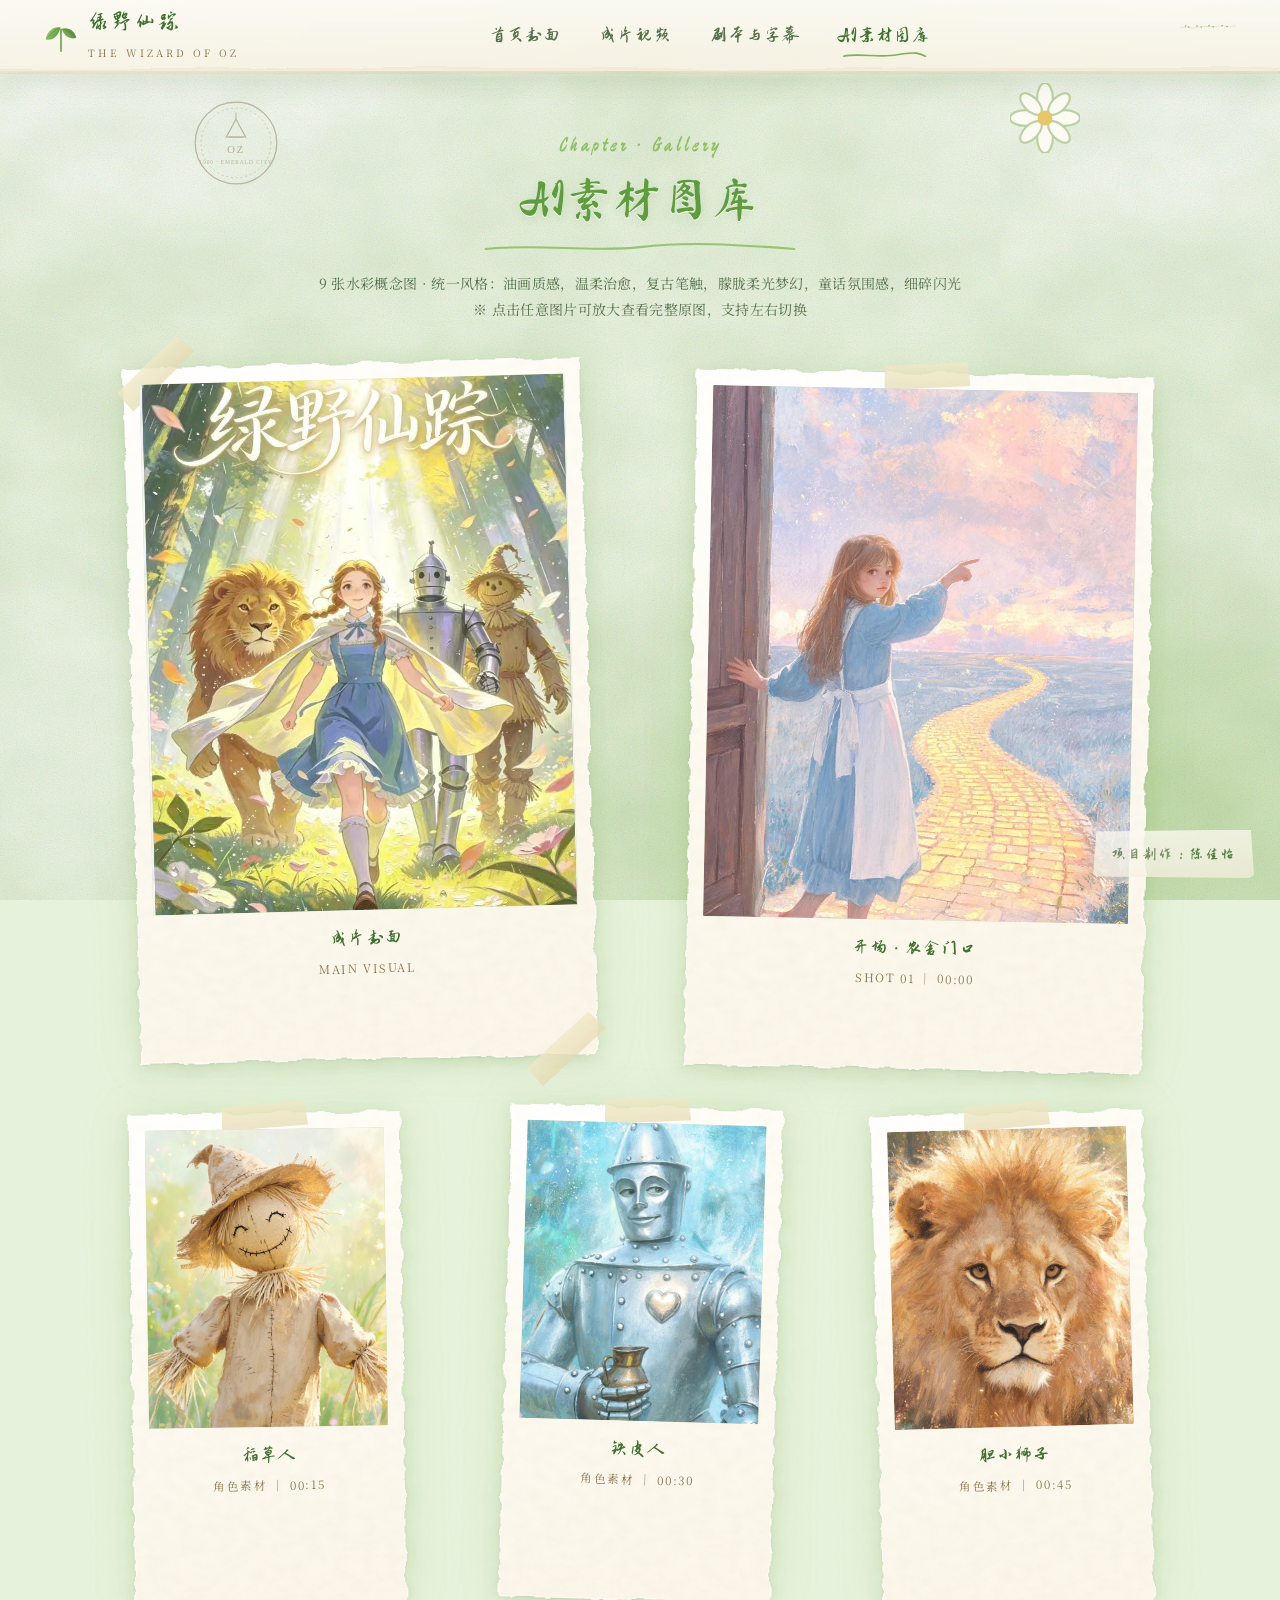
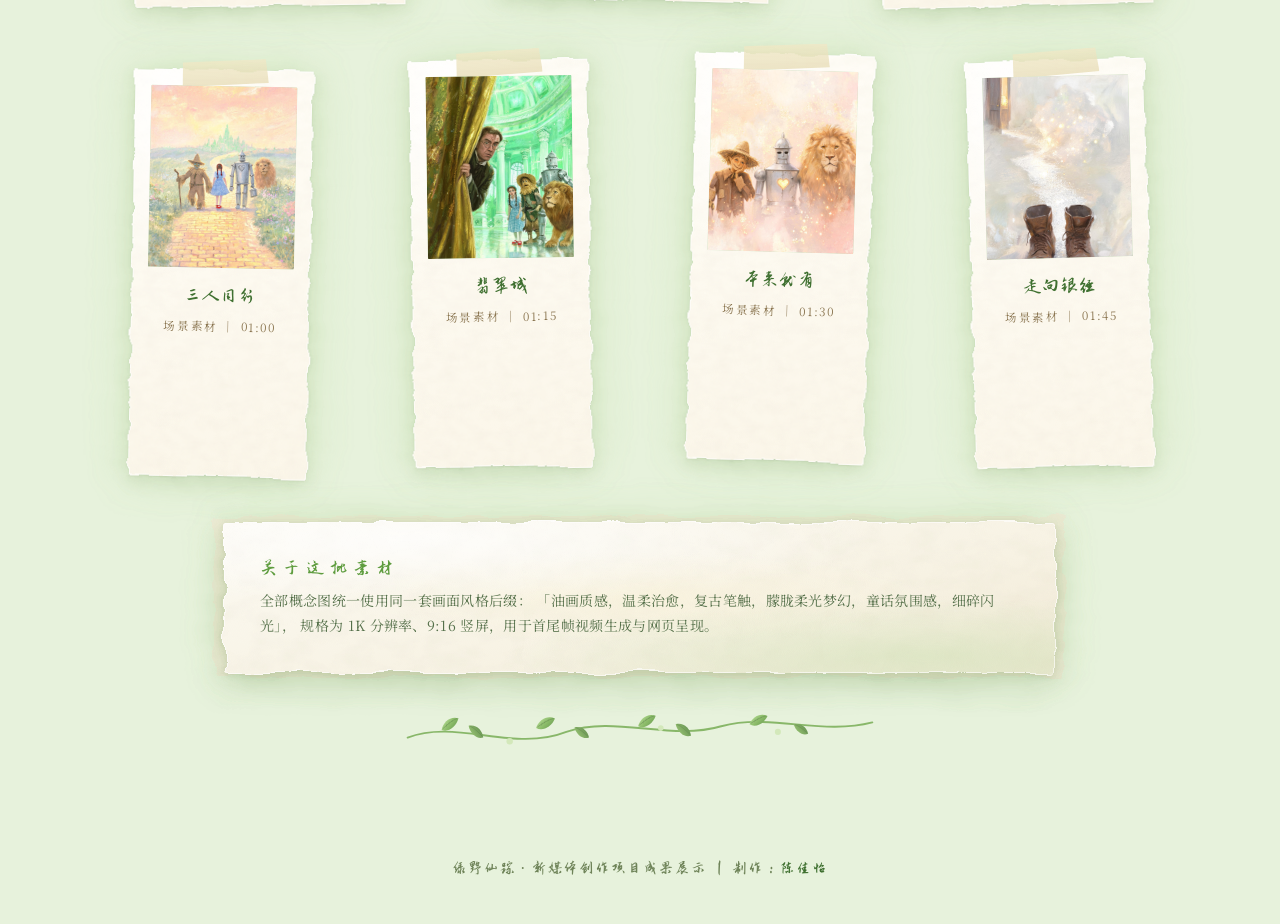
==== commit cd2f1c18: "Add files via upload" ====
--- a/gallery.html
+++ b/gallery.html
@@ -308,7 +308,7 @@
       <svg viewBox="0 0 18 24" aria-hidden="true"><use href="#chev"/></svg>
     </button>
 
-    <img class="lightbox__img" id="lbImg" src="images/cover.jpg" alt="预览图">
+    <img class="lightbox__img" id="lbImg" src="images/cover.jpg" alt="预览图" loading="lazy">
     <div class="lightbox__cap">
       <span class="lightbox__t" id="lbTitle">成片封面</span>
       <p class="lightbox__d" id="lbDesc"></p>
